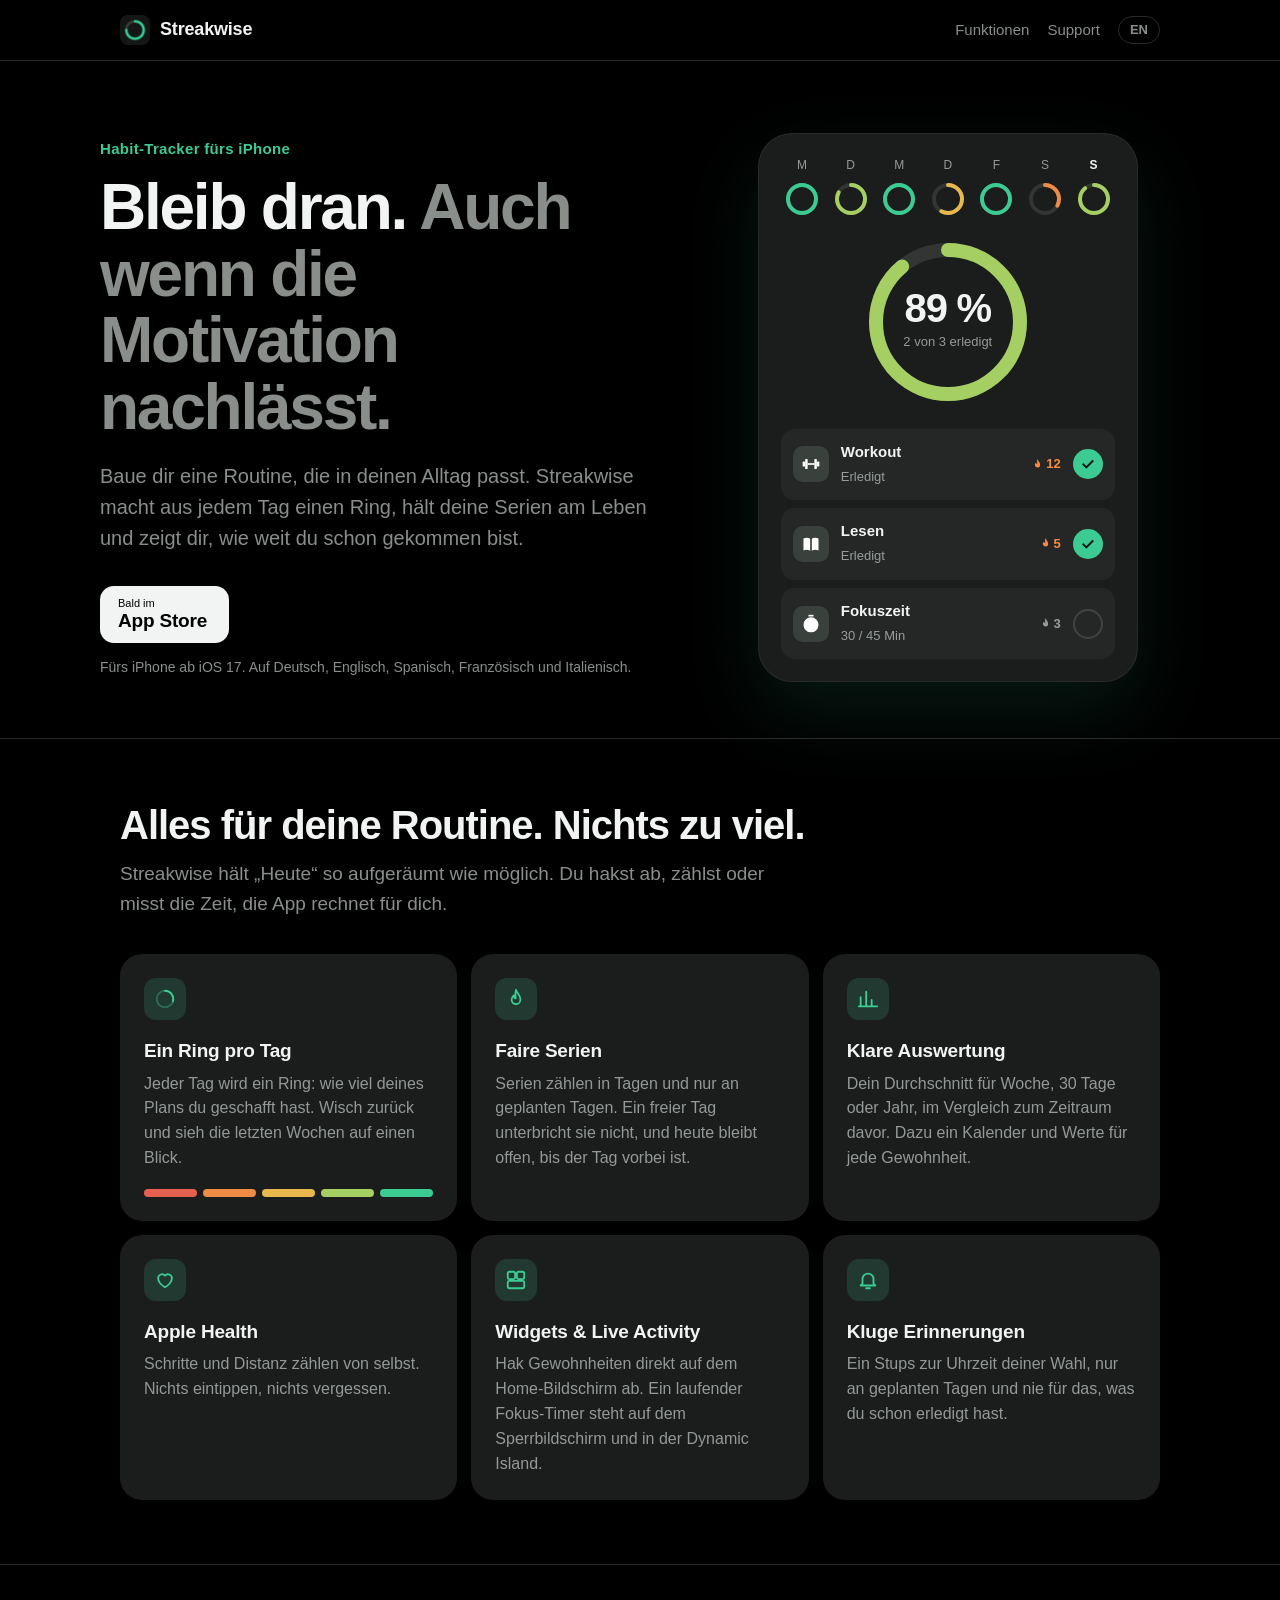
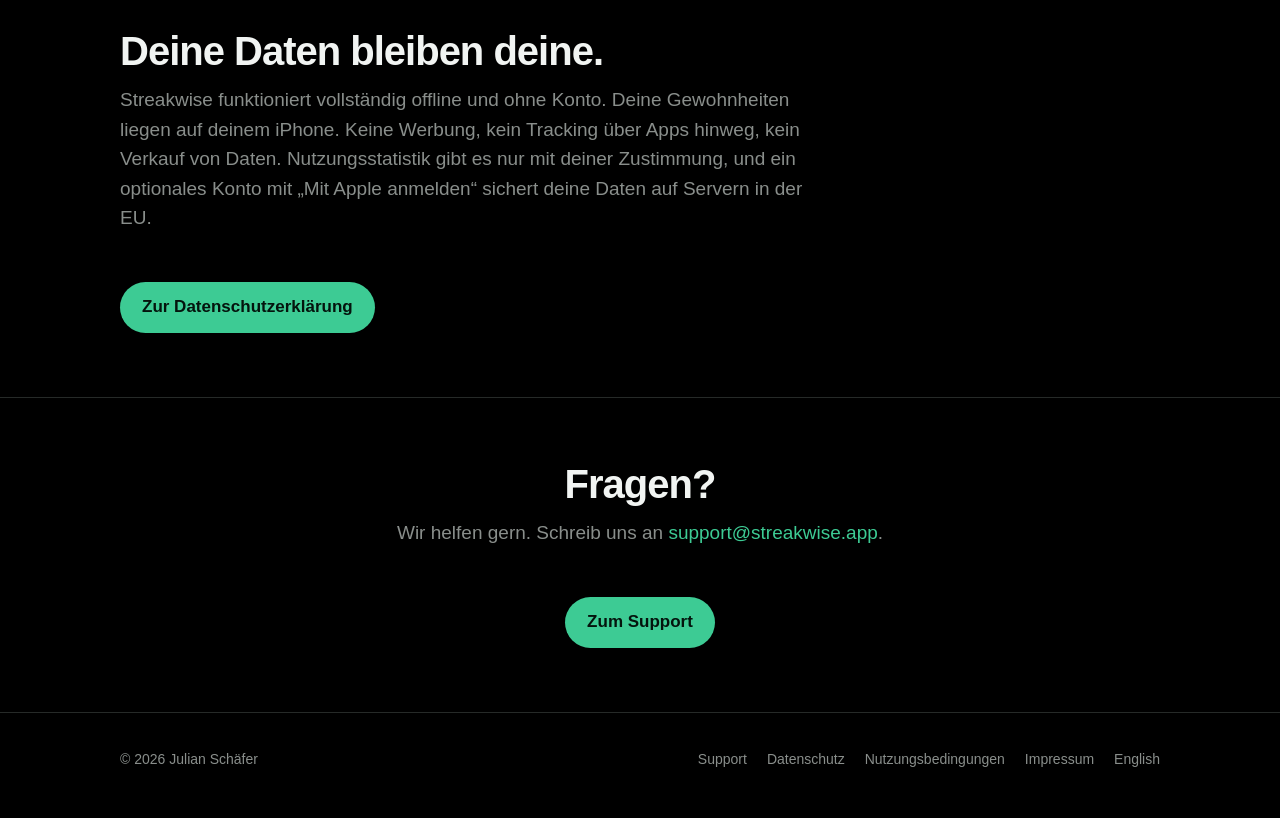
==== de/index.html @ 622528d2 "Add files via upload" ====
<!doctype html>
<html lang="de">
<head>
  <meta charset="utf-8">
  <meta name="viewport" content="width=device-width, initial-scale=1">
  <title>Streakwise – Habit-Tracker fürs iPhone</title>
  <meta name="description" content="Streakwise ist ein Habit-Tracker fürs iPhone. Tagesringe, Serien, Apple Health und Widgets helfen dir dranzubleiben, auch wenn die Motivation nachlässt.">
  <meta name="theme-color" content="#000000">
  <link rel="canonical" href="https://streakwise.app/de/">
  <link rel="alternate" hreflang="en" href="https://streakwise.app/">
  <link rel="alternate" hreflang="de" href="https://streakwise.app/de/">
  <link rel="alternate" hreflang="x-default" href="https://streakwise.app/">
  <meta property="og:type" content="website">
  <meta property="og:title" content="Streakwise – Habit-Tracker fürs iPhone">
  <meta property="og:description" content="Bleib dran. Auch wenn die Motivation nachlässt.">
  <meta property="og:url" content="https://streakwise.app/de/">
  <meta property="og:image" content="https://streakwise.app/assets/app-icon.png">
  <link rel="icon" type="image/png" href="/favicon.png">
  <link rel="apple-touch-icon" href="/apple-touch-icon.png">
  <link rel="stylesheet" href="/assets/style.css">
  <!-- Sobald die App live ist: <meta name="apple-itunes-app" content="app-id=APP_ID"> -->
</head>
<body>
  <header class="site-header">
    <div class="wrap">
      <a class="brand" href="/de/"><img src="/assets/app-icon.png" alt="" width="30" height="30">Streakwise</a>
      <nav class="nav" aria-label="Hauptmenü">
        <a class="hide-sm" href="#funktionen">Funktionen</a>
        <a href="/de/support/">Support</a>
        <a class="lang" href="/" hreflang="en" lang="en">EN</a>
      </nav>
    </div>
  </header>

  <main>
    <div class="wrap hero">
      <div>
        <p class="eyebrow">Habit-Tracker fürs iPhone</p>
        <h1>Bleib dran. <span>Auch wenn die Motivation nachlässt.</span></h1>
        <p class="lead">Baue dir eine Routine, die in deinen Alltag passt. Streakwise macht aus jedem Tag einen Ring, hält deine Serien am Leben und zeigt dir, wie weit du schon gekommen bist.</p>
        <span class="store-badge" aria-disabled="true">
          <span><small>Bald im</small><strong>App Store</strong></span>
        </span>
        <p class="hint">Fürs iPhone ab iOS 17. Auf Deutsch, Englisch, Spanisch, Französisch und Italienisch.</p>
      </div>

      <div class="preview" role="img" aria-label="Vorschau von „Heute“: Tagesring bei 89 Prozent, zwei von drei Gewohnheiten erledigt">
        <div class="week" aria-hidden="true">
          <div><span>M</span><svg viewBox="0 0 36 36"><circle cx="18" cy="18" r="14" fill="none" stroke="var(--empty)" stroke-width="4"/><circle cx="18" cy="18" r="14" fill="none" stroke="var(--p4)" stroke-width="4" stroke-linecap="round" pathLength="100" stroke-dasharray="100 100" transform="rotate(-90 18 18)"/></svg></div>
          <div><span>D</span><svg viewBox="0 0 36 36"><circle cx="18" cy="18" r="14" fill="none" stroke="var(--empty)" stroke-width="4"/><circle cx="18" cy="18" r="14" fill="none" stroke="var(--p3)" stroke-width="4" stroke-linecap="round" pathLength="100" stroke-dasharray="83 100" transform="rotate(-90 18 18)"/></svg></div>
          <div><span>M</span><svg viewBox="0 0 36 36"><circle cx="18" cy="18" r="14" fill="none" stroke="var(--empty)" stroke-width="4"/><circle cx="18" cy="18" r="14" fill="none" stroke="var(--p4)" stroke-width="4" stroke-linecap="round" pathLength="100" stroke-dasharray="100 100" transform="rotate(-90 18 18)"/></svg></div>
          <div><span>D</span><svg viewBox="0 0 36 36"><circle cx="18" cy="18" r="14" fill="none" stroke="var(--empty)" stroke-width="4"/><circle cx="18" cy="18" r="14" fill="none" stroke="var(--p2)" stroke-width="4" stroke-linecap="round" pathLength="100" stroke-dasharray="58 100" transform="rotate(-90 18 18)"/></svg></div>
          <div><span>F</span><svg viewBox="0 0 36 36"><circle cx="18" cy="18" r="14" fill="none" stroke="var(--empty)" stroke-width="4"/><circle cx="18" cy="18" r="14" fill="none" stroke="var(--p4)" stroke-width="4" stroke-linecap="round" pathLength="100" stroke-dasharray="100 100" transform="rotate(-90 18 18)"/></svg></div>
          <div><span>S</span><svg viewBox="0 0 36 36"><circle cx="18" cy="18" r="14" fill="none" stroke="var(--empty)" stroke-width="4"/><circle cx="18" cy="18" r="14" fill="none" stroke="var(--p1)" stroke-width="4" stroke-linecap="round" pathLength="100" stroke-dasharray="33 100" transform="rotate(-90 18 18)"/></svg></div>
          <div class="today"><span>S</span><svg viewBox="0 0 36 36"><circle cx="18" cy="18" r="14" fill="none" stroke="var(--empty)" stroke-width="4"/><circle cx="18" cy="18" r="14" fill="none" stroke="var(--p3)" stroke-width="4" stroke-linecap="round" pathLength="100" stroke-dasharray="89 100" transform="rotate(-90 18 18)"/></svg></div>
        </div>

        <div class="day-ring" aria-hidden="true">
          <svg viewBox="0 0 170 170"><circle cx="85" cy="85" r="72" fill="none" stroke="var(--empty)" stroke-width="14"/><circle cx="85" cy="85" r="72" fill="none" stroke="var(--p3)" stroke-width="14" stroke-linecap="round" pathLength="100" stroke-dasharray="89 100" transform="rotate(-90 85 85)"/></svg>
          <div class="value"><strong>89 %</strong><span>2 von 3 erledigt</span></div>
        </div>

        <div class="habit" aria-hidden="true">
          <div class="tile"><svg viewBox="0 0 24 24"><rect x="2" y="9" width="3" height="6" rx="1"/><rect x="5" y="6" width="3" height="12" rx="1"/><rect x="8" y="11" width="8" height="2"/><rect x="16" y="6" width="3" height="12" rx="1"/><rect x="19" y="9" width="3" height="6" rx="1"/></svg></div>
          <div class="text"><strong>Workout</strong><span>Erledigt</span></div>
          <span class="flame"><svg viewBox="0 0 24 24"><path d="M12 2c.6 3.2 4.8 5.6 4.8 10.4A4.8 4.8 0 0 1 7.2 13c0-2.1 1-3.7 2.3-4.9.1 1.8.9 3 2.1 3.3C11.3 8.2 10.9 5 12 2z"/></svg>12</span>
          <span class="check done"><svg viewBox="0 0 24 24" fill="none" stroke-width="3" stroke-linecap="round" stroke-linejoin="round"><path d="M5 12.5l4.5 4.5L19 7.5"/></svg></span>
        </div>
        <div class="habit" aria-hidden="true">
          <div class="tile"><svg viewBox="0 0 24 24"><path d="M3 5.5C5.5 4.3 8.5 4.3 11 5.8V20c-2.5-1.4-5.5-1.4-8-.2zM13 5.8c2.5-1.5 5.5-1.5 8-.3V19.8c-2.5-1.2-5.5-1.2-8 .2z"/></svg></div>
          <div class="text"><strong>Lesen</strong><span>Erledigt</span></div>
          <span class="flame"><svg viewBox="0 0 24 24"><path d="M12 2c.6 3.2 4.8 5.6 4.8 10.4A4.8 4.8 0 0 1 7.2 13c0-2.1 1-3.7 2.3-4.9.1 1.8.9 3 2.1 3.3C11.3 8.2 10.9 5 12 2z"/></svg>5</span>
          <span class="check done"><svg viewBox="0 0 24 24" fill="none" stroke-width="3" stroke-linecap="round" stroke-linejoin="round"><path d="M5 12.5l4.5 4.5L19 7.5"/></svg></span>
        </div>
        <div class="habit" aria-hidden="true">
          <div class="tile"><svg viewBox="0 0 24 24"><path d="M9 1h6v2H9z"/><path d="M12 4a9 9 0 1 0 0 18 9 9 0 0 0 0-18zm1 9.4V8h-2v6.2l3.8 2.3 1-1.7z"/></svg></div>
          <div class="text"><strong>Fokuszeit</strong><span>30 / 45 Min</span></div>
          <span class="flame open"><svg viewBox="0 0 24 24"><path d="M12 2c.6 3.2 4.8 5.6 4.8 10.4A4.8 4.8 0 0 1 7.2 13c0-2.1 1-3.7 2.3-4.9.1 1.8.9 3 2.1 3.3C11.3 8.2 10.9 5 12 2z"/></svg>3</span>
          <span class="check todo"></span>
        </div>
      </div>
    </div>

    <section class="section" id="funktionen">
      <div class="wrap">
        <h2>Alles für deine Routine. Nichts zu viel.</h2>
        <p>Streakwise hält „Heute“ so aufgeräumt wie möglich. Du hakst ab, zählst oder misst die Zeit, die App rechnet für dich.</p>
        <div class="grid">
          <article class="feature">
            <div class="icon"><svg viewBox="0 0 24 24"><circle cx="12" cy="12" r="9" opacity=".35"/><path d="M12 3a9 9 0 0 1 8.6 11.7"/></svg></div>
            <h3>Ein Ring pro Tag</h3>
            <p>Jeder Tag wird ein Ring: wie viel deines Plans du geschafft hast. Wisch zurück und sieh die letzten Wochen auf einen Blick.</p>
            <div class="stages" aria-hidden="true"><i style="background:var(--p0)"></i><i style="background:var(--p1)"></i><i style="background:var(--p2)"></i><i style="background:var(--p3)"></i><i style="background:var(--p4)"></i></div>
          </article>
          <article class="feature">
            <div class="icon"><svg viewBox="0 0 24 24"><path d="M12 2c.6 3.2 4.8 5.6 4.8 10.4A4.8 4.8 0 0 1 7.2 13c0-2.1 1-3.7 2.3-4.9.1 1.8.9 3 2.1 3.3C11.3 8.2 10.9 5 12 2z"/></svg></div>
            <h3>Faire Serien</h3>
            <p>Serien zählen in Tagen und nur an geplanten Tagen. Ein freier Tag unterbricht sie nicht, und heute bleibt offen, bis der Tag vorbei ist.</p>
          </article>
          <article class="feature">
            <div class="icon"><svg viewBox="0 0 24 24"><path d="M4 20V10M10 20V4M16 20v-7M22 20H2"/></svg></div>
            <h3>Klare Auswertung</h3>
            <p>Dein Durchschnitt für Woche, 30 Tage oder Jahr, im Vergleich zum Zeitraum davor. Dazu ein Kalender und Werte für jede Gewohnheit.</p>
          </article>
          <article class="feature">
            <div class="icon"><svg viewBox="0 0 24 24"><path d="M12 20s-7.5-4.4-7.5-10.2A4.3 4.3 0 0 1 12 7.2a4.3 4.3 0 0 1 7.5 2.6C19.5 15.6 12 20 12 20z"/></svg></div>
            <h3>Apple Health</h3>
            <p>Schritte und Distanz zählen von selbst. Nichts eintippen, nichts vergessen.</p>
          </article>
          <article class="feature">
            <div class="icon"><svg viewBox="0 0 24 24"><rect x="3" y="3" width="8" height="8" rx="2"/><rect x="13" y="3" width="8" height="8" rx="2"/><rect x="3" y="13" width="18" height="8" rx="2"/></svg></div>
            <h3>Widgets &amp; Live Activity</h3>
            <p>Hak Gewohnheiten direkt auf dem Home-Bildschirm ab. Ein laufender Fokus-Timer steht auf dem Sperrbildschirm und in der Dynamic Island.</p>
          </article>
          <article class="feature">
            <div class="icon"><svg viewBox="0 0 24 24"><path d="M6 16V11a6 6 0 0 1 12 0v5l2 2H4zM10 21h4"/></svg></div>
            <h3>Kluge Erinnerungen</h3>
            <p>Ein Stups zur Uhrzeit deiner Wahl, nur an geplanten Tagen und nie für das, was du schon erledigt hast.</p>
          </article>
        </div>
      </div>
    </section>

    <section class="section" id="datenschutz">
      <div class="wrap">
        <h2>Deine Daten bleiben deine.</h2>
        <p>Streakwise funktioniert vollständig offline und ohne Konto. Deine Gewohnheiten liegen auf deinem iPhone. Keine Werbung, kein Tracking über Apps hinweg, kein Verkauf von Daten. Nutzungsstatistik gibt es nur mit deiner Zustimmung, und ein optionales Konto mit „Mit Apple anmelden“ sichert deine Daten auf Servern in der EU.</p>
        <a class="button" href="/de/datenschutz/">Zur Datenschutzerklärung</a>
      </div>
    </section>

    <section class="section cta">
      <div class="wrap">
        <h2>Fragen?</h2>
        <p>Wir helfen gern. Schreib uns an <a href="mailto:support@streakwise.app">support@streakwise.app</a>.</p>
        <a class="button" href="/de/support/">Zum Support</a>
      </div>
    </section>
  </main>

  <footer class="site-footer">
    <div class="wrap">
      <span>© 2026 Julian Schäfer</span>
      <nav aria-label="Rechtliches">
        <a href="/de/support/">Support</a>
        <a href="/de/datenschutz/">Datenschutz</a>
        <a href="/de/nutzungsbedingungen/">Nutzungsbedingungen</a>
        <a href="/de/impressum/">Impressum</a>
        <a href="/" hreflang="en" lang="en">English</a>
      </nav>
    </div>
  </footer>
</body>
</html>
---- assets/style.css ----
/* Streakwise – Farben 1:1 aus lib/core/theme/app_colors.dart der App */
:root {
  --bg: #000000;
  --card: #1b1d1c;
  --card-2: #242726;
  --fg: #f1f4f2;
  --fg-2: rgba(228, 236, 231, 0.6);
  --sep: rgba(120, 132, 125, 0.32);
  --fill: rgba(120, 134, 126, 0.26);
  --accent: #3dcb94;
  --accent-soft: rgba(61, 203, 148, 0.16);
  --accent-ink: #04140d;
  --streak: #ff8a3d;
  --p0: #e5604f;
  --p1: #ee8b45;
  --p2: #e8b84e;
  --p3: #a6cf63;
  --p4: #3dcb94;
  --empty: rgba(140, 152, 146, 0.2);
  --radius: 22px;
  --radius-sm: 14px;
  --font: -apple-system, BlinkMacSystemFont, "SF Pro Text", "SF Pro Display",
    "Helvetica Neue", Helvetica, Arial, sans-serif;
  color-scheme: dark;
}

*,
*::before,
*::after { box-sizing: border-box; }

html { -webkit-text-size-adjust: 100%; }

body {
  margin: 0;
  background: var(--bg);
  color: var(--fg);
  font: 17px/1.55 var(--font);
  -webkit-font-smoothing: antialiased;
}

a { color: var(--accent); text-decoration: none; }
a:hover { text-decoration: underline; }

img { max-width: 100%; display: block; }

.wrap { width: 100%; max-width: 1080px; margin: 0 auto; padding: 0 20px; }
.prose-wrap { max-width: 760px; }

/* Kopf */
.site-header {
  position: sticky; top: 0; z-index: 10;
  background: rgba(0, 0, 0, 0.78);
  -webkit-backdrop-filter: saturate(160%) blur(18px);
  backdrop-filter: saturate(160%) blur(18px);
  border-bottom: 1px solid var(--sep);
}
.site-header .wrap { display: flex; align-items: center; justify-content: space-between; height: 60px; }
.brand { display: flex; align-items: center; gap: 10px; color: var(--fg); font-weight: 700; font-size: 18px; letter-spacing: -0.01em; }
.brand:hover { text-decoration: none; }
.brand img { width: 30px; height: 30px; border-radius: 8px; }
.nav { display: flex; align-items: center; gap: 18px; font-size: 15px; }
.nav a { color: var(--fg-2); }
.nav a:hover { color: var(--fg); text-decoration: none; }
.lang { border: 1px solid var(--sep); border-radius: 999px; padding: 3px 11px; font-weight: 600; font-size: 13px; }

/* Hero */
.hero { padding: 72px 0 56px; display: grid; gap: 48px; align-items: center; grid-template-columns: minmax(0, 1.1fr) minmax(0, 0.9fr); }
.eyebrow { color: var(--accent); font-weight: 600; font-size: 15px; letter-spacing: 0.02em; margin: 0 0 14px; }
.hero h1 { font-size: clamp(40px, 6vw, 64px); line-height: 1.04; letter-spacing: -0.035em; margin: 0 0 20px; font-weight: 800; }
.hero h1 span { color: var(--fg-2); }
.lead { font-size: 20px; color: var(--fg-2); margin: 0 0 32px; max-width: 30em; }

.store-badge {
  display: inline-flex; align-items: center; gap: 12px;
  background: var(--fg); color: #000; border-radius: 14px;
  padding: 11px 22px 11px 18px; font-weight: 600;
}
.store-badge:hover { text-decoration: none; opacity: 0.9; }
.store-badge svg { width: 26px; height: 26px; }
.store-badge small { display: block; font-size: 11px; font-weight: 500; line-height: 1.2; }
.store-badge strong { display: block; font-size: 19px; line-height: 1.15; letter-spacing: -0.01em; }
.store-badge[aria-disabled="true"] { cursor: default; }
.hint { color: var(--fg-2); font-size: 14px; margin: 14px 0 0; }

/* Vorschau von „Heute“ */
.preview {
  background: var(--card); border-radius: 34px; padding: 22px;
  border: 1px solid rgba(255, 255, 255, 0.06);
  box-shadow: 0 30px 80px rgba(61, 203, 148, 0.12);
  max-width: 380px; width: 100%; justify-self: center;
}
.week { display: grid; grid-template-columns: repeat(7, 1fr); gap: 6px; text-align: center; margin-bottom: 20px; }
.week span { display: block; font-size: 12px; color: var(--fg-2); margin-bottom: 6px; }
.week svg { width: 100%; max-width: 36px; margin: 0 auto; display: block; }
.week .today span { color: var(--fg); font-weight: 700; }
.day-ring { display: grid; place-items: center; position: relative; margin: 8px 0 22px; }
.day-ring svg { width: 170px; height: 170px; }
.day-ring .value { position: absolute; text-align: center; }
.day-ring .value strong { display: block; font-size: 40px; letter-spacing: -0.03em; line-height: 1; }
.day-ring .value span { font-size: 13px; color: var(--fg-2); }
.habit { display: flex; align-items: center; gap: 12px; background: var(--card-2); border-radius: var(--radius-sm); padding: 11px 12px; margin-top: 8px; }
.habit .tile { width: 36px; height: 36px; border-radius: 10px; background: var(--fill); display: grid; place-items: center; flex: none; }
.habit .tile svg { width: 20px; height: 20px; fill: #fff; }
.habit .text { flex: 1; min-width: 0; }
.habit .text strong { display: block; font-size: 15px; font-weight: 600; }
.habit .text span { font-size: 13px; color: var(--fg-2); }
.flame { display: inline-flex; align-items: center; gap: 2px; color: var(--streak); font-size: 13px; font-weight: 600; }
.flame svg { width: 13px; height: 13px; fill: currentColor; }
.flame.open { color: var(--fg-2); }
.check { width: 30px; height: 30px; border-radius: 50%; flex: none; display: grid; place-items: center; }
.check.done { background: var(--accent); }
.check.done svg { width: 16px; height: 16px; stroke: var(--accent-ink); }
.check.todo { border: 2px solid var(--sep); }

/* Abschnitte */
.section { padding: 64px 0; border-top: 1px solid var(--sep); }
.section h2 { font-size: clamp(28px, 4vw, 40px); letter-spacing: -0.025em; line-height: 1.1; margin: 0 0 12px; }
.section > .wrap > p { color: var(--fg-2); max-width: 36em; margin: 0 0 36px; font-size: 19px; }
.grid { display: grid; grid-template-columns: repeat(3, minmax(0, 1fr)); gap: 14px; }
.feature { background: var(--card); border-radius: var(--radius); padding: 24px; }
.feature .icon { width: 42px; height: 42px; border-radius: 12px; background: var(--accent-soft); display: grid; place-items: center; margin-bottom: 16px; }
.feature .icon svg { width: 22px; height: 22px; stroke: var(--accent); fill: none; stroke-width: 2; stroke-linecap: round; stroke-linejoin: round; }
.feature h3 { margin: 0 0 6px; font-size: 19px; letter-spacing: -0.01em; }
.feature p { margin: 0; color: var(--fg-2); font-size: 16px; }

.stages { display: flex; gap: 6px; margin-top: 18px; }
.stages i { flex: 1; height: 8px; border-radius: 4px; }

.cta { text-align: center; }
.cta .wrap > p { margin-left: auto; margin-right: auto; }

/* Rechtstexte und Support */
.page { padding: 56px 0 72px; }
.page h1 { font-size: clamp(32px, 5vw, 44px); letter-spacing: -0.03em; line-height: 1.1; margin: 0 0 8px; }
.page .meta { color: var(--fg-2); font-size: 15px; margin: 0 0 40px; }
.page h2 { font-size: 22px; letter-spacing: -0.01em; margin: 40px 0 10px; }
.page h3 { font-size: 18px; margin: 26px 0 8px; }
.page p, .page li { color: rgba(241, 244, 242, 0.86); }
.page ul { padding-left: 1.2em; }
.page li { margin: 4px 0; }
.page address { font-style: normal; }
.page table { width: 100%; border-collapse: collapse; font-size: 15px; margin: 12px 0; }
.page th, .page td { text-align: left; vertical-align: top; padding: 10px 12px 10px 0; border-bottom: 1px solid var(--sep); }
.page th { color: var(--fg-2); font-weight: 600; }
.table-scroll { overflow-x: auto; }
.card { background: var(--card); border-radius: var(--radius); padding: 22px 24px; margin: 18px 0; }
.card p { margin: 0; }
.card p + p { margin-top: 8px; }
.button {
  display: inline-block; background: var(--accent); color: var(--accent-ink);
  border-radius: 999px; padding: 12px 22px; font-weight: 700; margin-top: 14px;
}
.button:hover { text-decoration: none; opacity: 0.9; }

details { background: var(--card); border-radius: var(--radius-sm); margin: 10px 0; }
summary { cursor: pointer; padding: 16px 20px; font-weight: 600; list-style: none; position: relative; padding-right: 48px; }
summary::-webkit-details-marker { display: none; }
summary::after { content: "+"; position: absolute; right: 20px; top: 13px; color: var(--accent); font-size: 22px; font-weight: 400; }
details[open] summary::after { content: "–"; }
details > div { padding: 0 20px 16px; color: var(--fg-2); }
details > div p { margin: 0 0 8px; color: var(--fg-2); }

/* Fuß */
.site-footer { border-top: 1px solid var(--sep); padding: 36px 0 48px; color: var(--fg-2); font-size: 14px; }
.site-footer .wrap { display: flex; flex-wrap: wrap; gap: 14px 28px; justify-content: space-between; }
.site-footer nav { display: flex; flex-wrap: wrap; gap: 8px 20px; }
.site-footer a { color: var(--fg-2); }
.site-footer a:hover { color: var(--fg); }

@media (max-width: 860px) {
  .hero { grid-template-columns: minmax(0, 1fr); padding: 44px 0 40px; gap: 40px; }
  .grid { grid-template-columns: repeat(2, minmax(0, 1fr)); }
}
@media (max-width: 560px) {
  body { font-size: 16px; }
  .wrap { padding-left: 16px; padding-right: 16px; }
  .nav .hide-sm { display: none; }
  .grid { grid-template-columns: minmax(0, 1fr); }
  .lead { font-size: 18px; }
  .section { padding: 48px 0; }
}
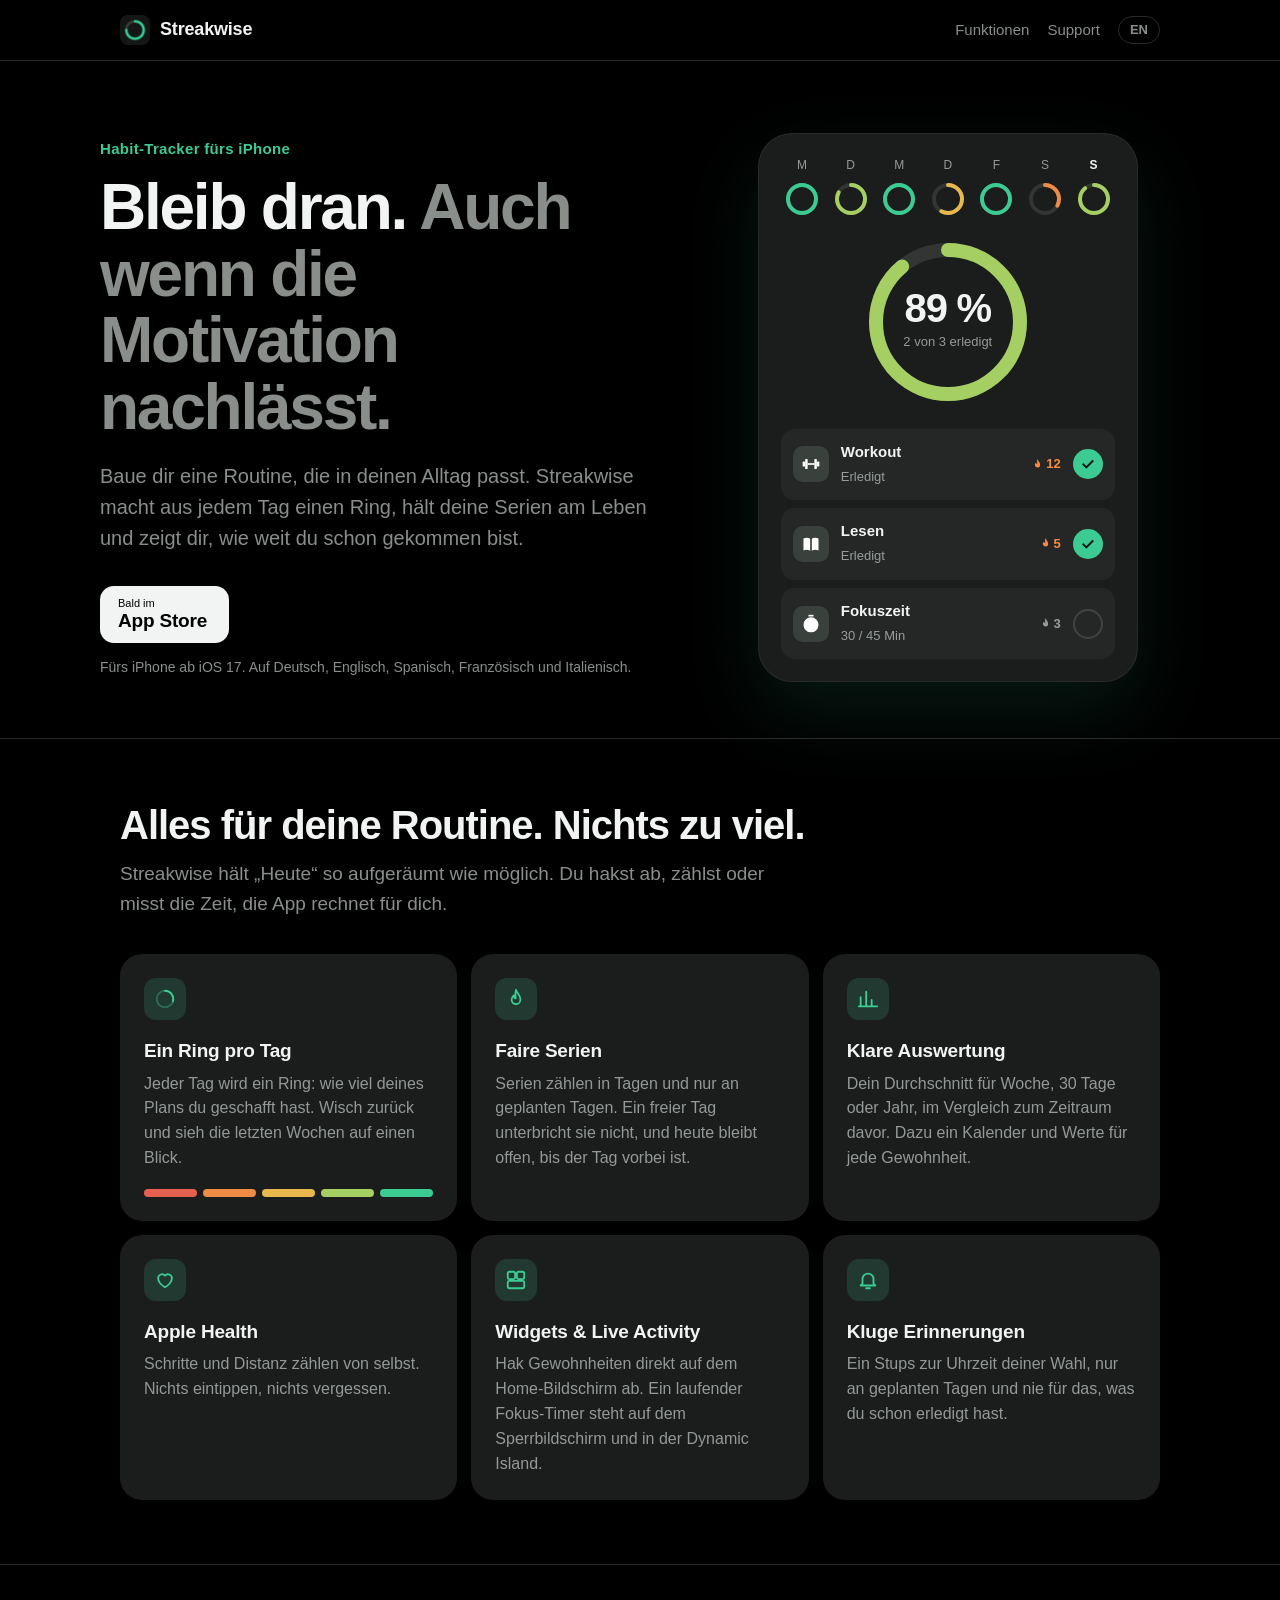
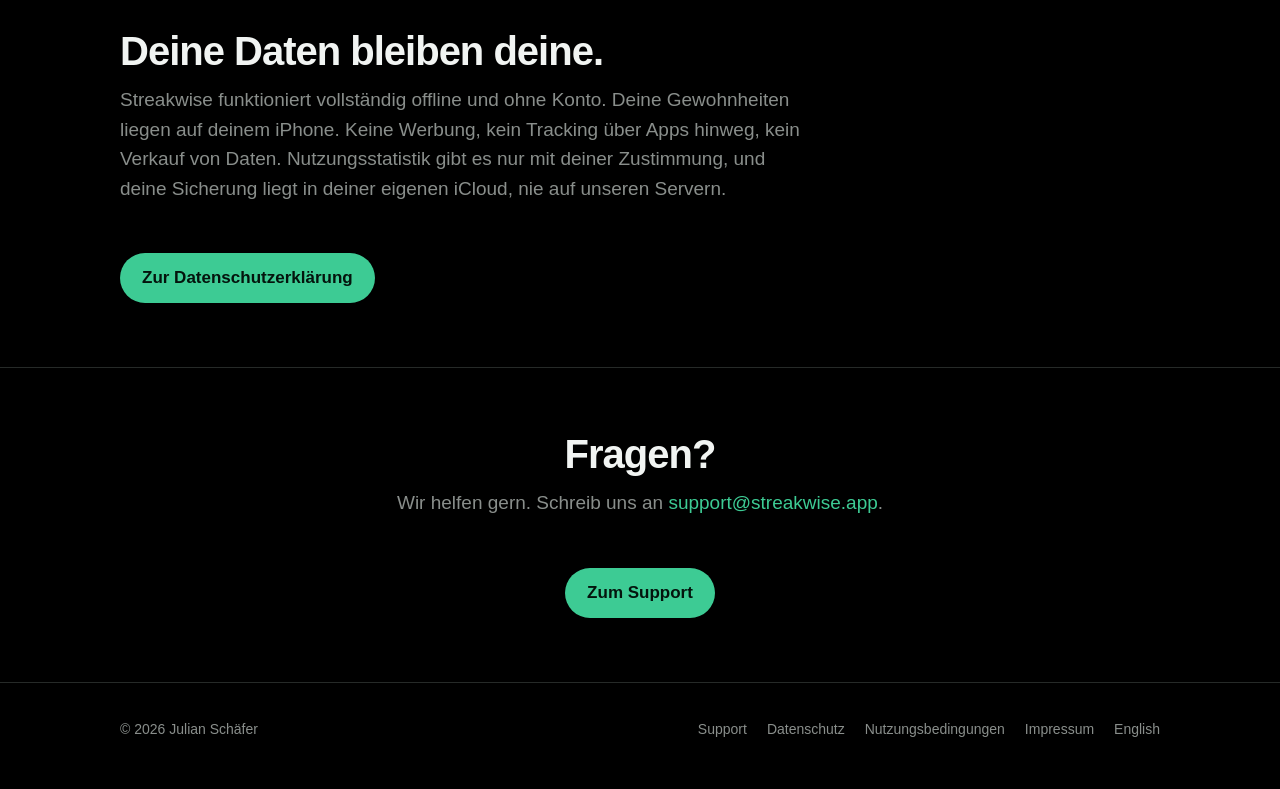
==== commit 85356105: "Add files via upload" ====
--- a/de/index.html
+++ b/de/index.html
@@ -124,7 +124,7 @@
     <section class="section" id="datenschutz">
       <div class="wrap">
         <h2>Deine Daten bleiben deine.</h2>
-        <p>Streakwise funktioniert vollständig offline und ohne Konto. Deine Gewohnheiten liegen auf deinem iPhone. Keine Werbung, kein Tracking über Apps hinweg, kein Verkauf von Daten. Nutzungsstatistik gibt es nur mit deiner Zustimmung, und ein optionales Konto mit „Mit Apple anmelden“ sichert deine Daten auf Servern in der EU.</p>
+        <p>Streakwise funktioniert vollständig offline und ohne Konto. Deine Gewohnheiten liegen auf deinem iPhone. Keine Werbung, kein Tracking über Apps hinweg, kein Verkauf von Daten. Nutzungsstatistik gibt es nur mit deiner Zustimmung, und deine Sicherung liegt in deiner eigenen iCloud, nie auf unseren Servern.</p>
         <a class="button" href="/de/datenschutz/">Zur Datenschutzerklärung</a>
       </div>
     </section>
